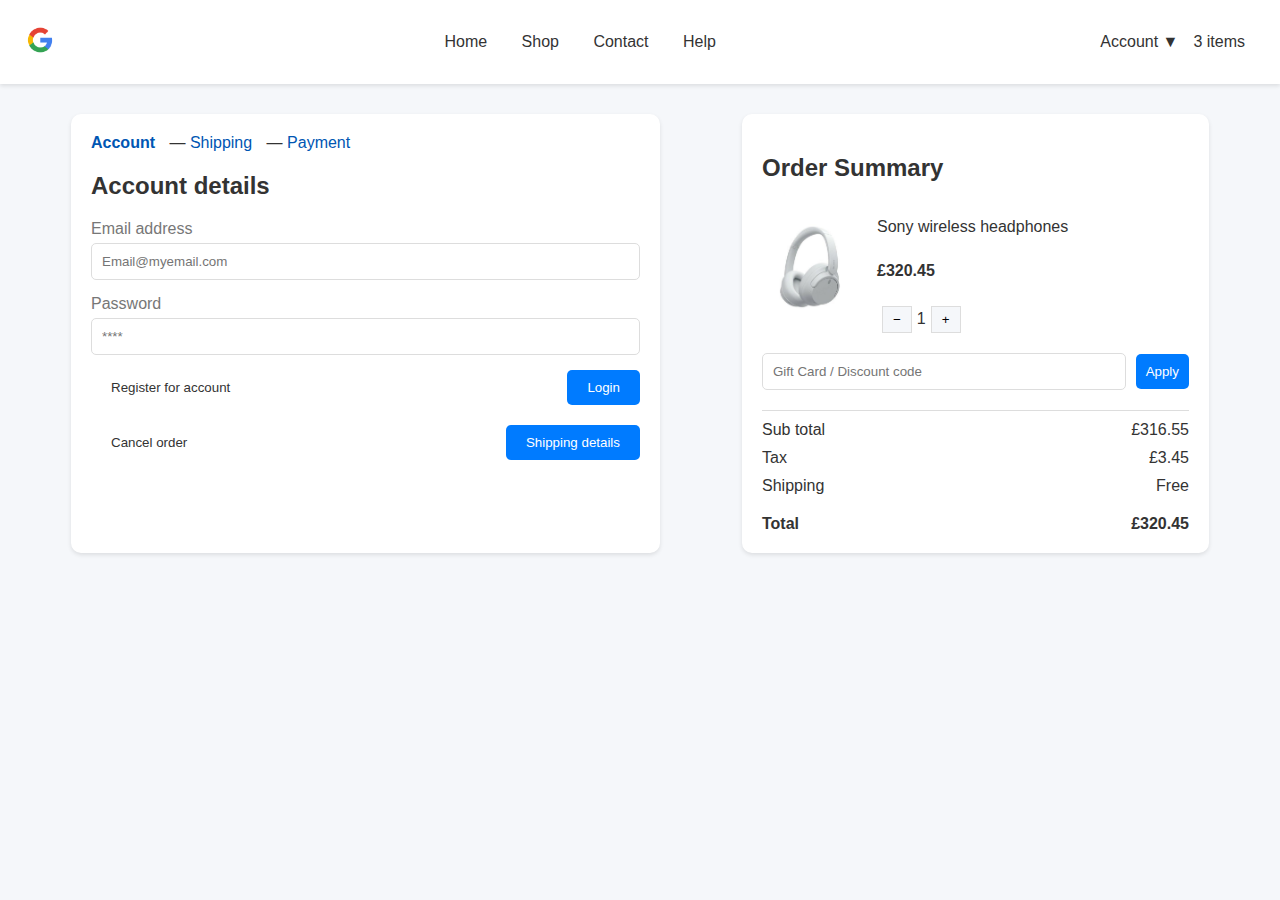
==== Assignment 2/page 2.html @ a22fc2d5 "Assignment 2" ====
<!DOCTYPE html>
<html lang="en">
<head>
    <meta charset="UTF-8">
    <meta http-equiv="X-UA-Compatible" content="IE=edge">
    <meta name="viewport" content="width=device-width, initial-scale=1.0">
    <link rel="stylesheet" href="./css/page 2.css">
    <title>Checkout Page</title>
</head>
<body>
    <header class="header">
        <div class="logo">
            <img src="./images/7123025_logo_google_g_icon.png" alt="logo" class="logo-image">
        </div>
        <nav class="navbar">
            <a href="#">Home</a>
            <a href="#">Shop</a>
            <a href="#">Contact</a>
            <a href="#">Help</a>
        </nav>
        <div class="account-info">
            <a href="#">Account ▼</a>
            <a href="#">3 items</a>
        </div>
    </header>

    <main class="main-content">
        <section class="account-section">
            <div class="progress-bar">
                <a href="#" class="active">Account</a> — <a href="#">Shipping</a> — <a href="#">Payment</a>
            </div>
            <div class="account-details">
                <h2>Account details</h2>
                <form>
                    <label for="email">Email address</label>
                    <input type="email" id="email" placeholder="Email@myemail.com">
                    <label for="password">Password</label>
                    <input type="password" id="password" placeholder="****">
                    <div class="form-buttons">
                        <button type="button" class="register-button">Register for account</button>
                        <button type="button" class="login-button">Login</button>
                    </div>
                </form>
                <div class="order-buttons">
                    <button type="button" class="cancel-button">Cancel order</button>
                    <button type="button" class="shipping-button">Shipping details</button>
                </div>
            </div>
        </section>

        <section class="order-summary">
            <h2>Order Summary</h2>
            <div class="product-summary">
                <img src="./images/headphones image.jpeg" alt="Sony wireless headphones">
                <div class="product-details">
                    <p>Sony wireless headphones</p>
                    <p class="price">£320.45</p>
                    <div class="quantity-controls">
                        <button class="minus">−</button>
                        <span>1</span>
                        <button class="plus">+</button>
                    </div>
                </div>
            </div>
            <div class="discount-code">
                <input type="text" placeholder="Gift Card / Discount code">
                <button class="apply-button">Apply</button>
            </div>
            <div class="price-summary">
                <div class="summary-line"><span>Sub total</span><span>£316.55</span></div>
                <div class="summary-line"><span>Tax</span><span>£3.45</span></div>
                <div class="summary-line"><span>Shipping</span><span>Free</span></div>
                <div class="summary-total"><span>Total</span><span>£320.45</span></div>
            </div>
        </section>
    </main>
</body>
</html>
---- Assignment 2/css/page 2.css ----
body {
    font-family: Arial, sans-serif;
    margin: 0;
    padding: 0;
    background-color: #f5f7fa;
    color: #333;
}

.header {
    display: flex;
    justify-content: space-between;
    align-items: center;
    padding: 20px;
    background-color: #fff;
    box-shadow: 0 2px 4px rgba(0, 0, 0, 0.1);
}

.logo img {
    height: 40px;
}

.navbar a {
    margin: 0 15px;
    text-decoration: none;
    color: #333;
}

.account-info {
    display: flex;
    align-items: center;
}

.account-info a {
    margin-right: 15px;
    text-decoration: none;
    color: #333;
}

.avatar {
    height: 40px;
    width: 40px;
    border-radius: 50%;
}

.main-content {
    display: flex;
    justify-content: space-around;
    margin: 30px;
}

.account-section, .order-summary {
    background-color: #fff;
    border-radius: 10px;
    padding: 20px;
    width: 45%;
    box-shadow: 0 2px 4px rgba(0, 0, 0, 0.1);
}

.progress-bar a {
    text-decoration: none;
    color: #0056b3;
    margin-right: 10px;
}

.progress-bar .active {
    font-weight: bold;
}

.account-details h2, .order-summary h2 {
    margin-bottom: 20px;
    color: #333;
}

.account-details form {
    display: flex;
    flex-direction: column;
}

.account-details label {
    margin-bottom: 5px;
    color: #777;
}

.account-details input {
    margin-bottom: 15px;
    padding: 10px;
    border-radius: 5px;
    border: 1px solid #ddd;
}

.form-buttons {
    display: flex;
    justify-content: space-between;
}

.register-button, .login-button {
    padding: 10px 20px;
    border: none;
    border-radius: 5px;
    cursor: pointer;
}

.register-button {
    background-color: transparent;
    color: #333;
}

.login-button {
    background-color: #007bff;
    color: white;
}

.order-buttons {
    display: flex;
    justify-content: space-between;
    margin-top: 20px;
}

.cancel-button, .shipping-button {
    padding: 10px 20px;
    border: none;
    border-radius: 5px;
    cursor: pointer;
}

.cancel-button {
    background-color: transparent;
    color: #333;
}

.shipping-button {
    background-color: #007bff;
    color: white;
}

.order-summary {
    width: 35%;
}

.product-summary {
    display: flex;
    align-items: center;
    margin-bottom: 20px;
}

.product-summary img {
    width: 100px;
    height: auto;
    margin-right: 15px;
}

.product-details {
    display: flex;
    flex-direction: column;
}

.price {
    font-weight: bold;
    margin-top: 10px;
}

.quantity-controls {
    display: flex;
    align-items: center;
    margin-top: 10px;
}

.quantity-controls button {
    background-color: #f5f7fa;
    border: 1px solid #ddd;
    padding: 5px 10px;
    margin: 0 5px;
    cursor: pointer;
}

.discount-code {
    display: flex;
    align-items: center;
    margin-bottom: 20px;
}

.discount-code input {
    flex: 1;
    padding: 10px;
    border-radius: 5px;
    border: 1px solid #ddd;
    margin-right: 10px;
}

.apply-button {
    background-color: #007bff;
    color: white;
    padding: 10px;
    border: none;
    border-radius: 5px;
    cursor: pointer;
}

.price-summary {
    border-top: 1px solid #ddd;
    padding-top: 10px;
}

.summary-line {
    display: flex;
    justify-content: space-between;
    margin-bottom: 10px;
}

.summary-total {
    display: flex;
    justify-content: space-between;
    font-weight: bold;
    margin-top: 20px;
}
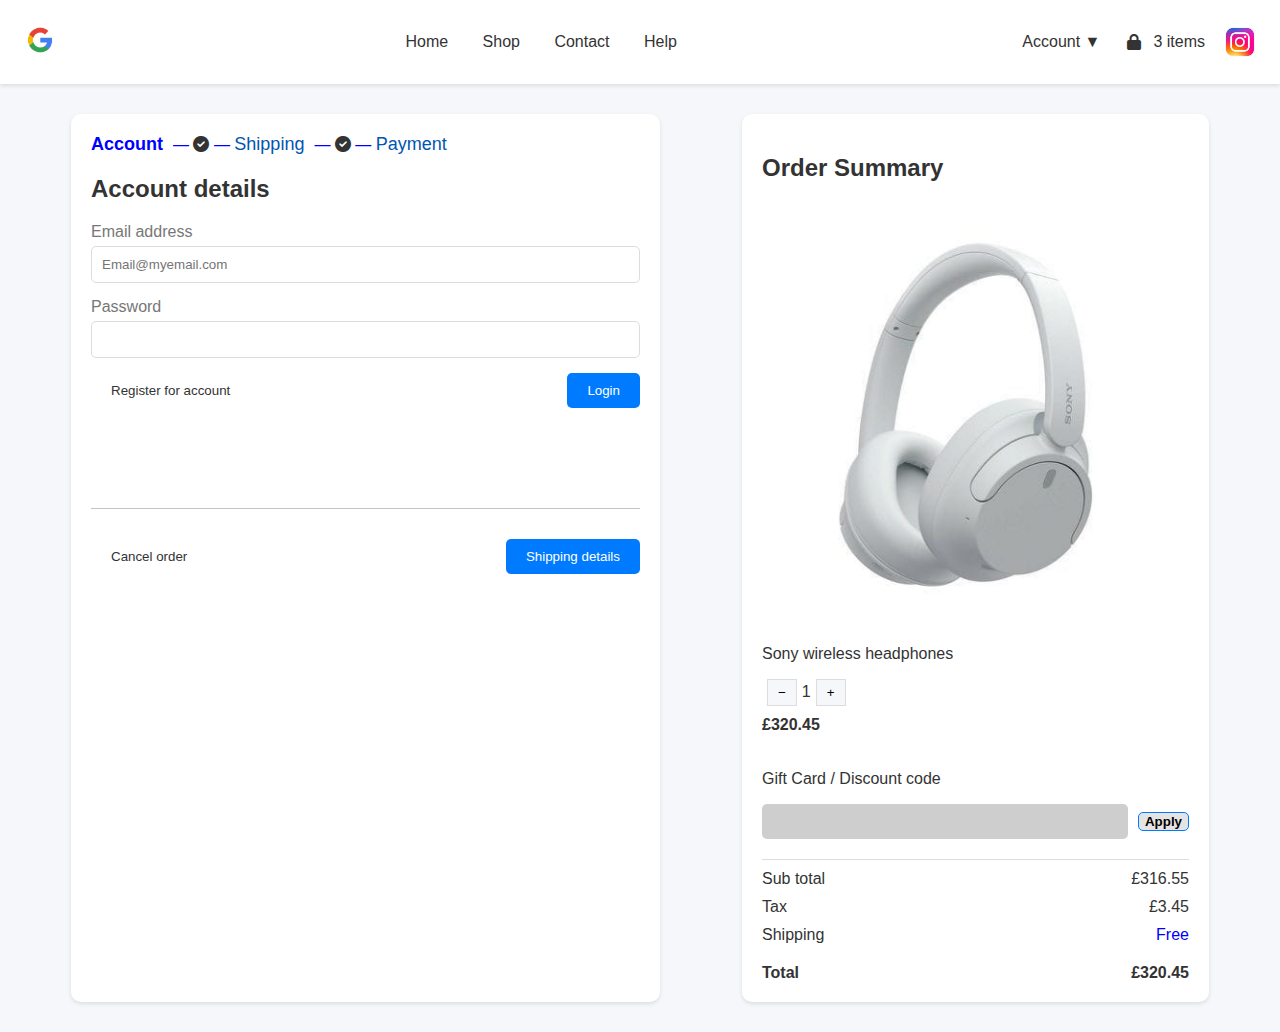
==== commit d7d50787: "Assignment 2" ====
--- a/Assignment 2/page 2.html
+++ b/Assignment 2/page 2.html
@@ -5,6 +5,7 @@
     <meta http-equiv="X-UA-Compatible" content="IE=edge">
     <meta name="viewport" content="width=device-width, initial-scale=1.0">
     <link rel="stylesheet" href="./css/page 2.css">
+    <link href="https://cdnjs.cloudflare.com/ajax/libs/font-awesome/6.0.0-beta3/css/all.min.css" rel="stylesheet">
     <title>Checkout Page</title>
 </head>
 <body>
@@ -20,22 +21,26 @@
         </nav>
         <div class="account-info">
             <a href="#">Account ▼</a>
+            <i style="padding: 0 12px;" class="fa-solid fa-lock"></i>
             <a href="#">3 items</a>
+            <img src="./images/instagram image.jpeg" alt="user" class="logo-image">
         </div>
     </header>
 
     <main class="main-content">
         <section class="account-section">
+
             <div class="progress-bar">
-                <a href="#" class="active">Account</a> — <a href="#">Shipping</a> — <a href="#">Payment</a>
+                <a href="#" class="active"><span style="color: blue;">Account</span></a><span style="color: blue;">—</span> <i class="fa-solid fa-circle-check"></i><span style="color: blue;"> — </span><a href="#">Shipping</a><span style="color: blue;">—</span> <i class="fa-solid fa-circle-check"></i> <span style="color: blue;">—</span> <a href="#">Payment</a>
             </div>
+
             <div class="account-details">
                 <h2>Account details</h2>
                 <form>
                     <label for="email">Email address</label>
                     <input type="email" id="email" placeholder="Email@myemail.com">
                     <label for="password">Password</label>
-                    <input type="password" id="password" placeholder="****">
+                    <input type="password" id="password" placeholder="">
                     <div class="form-buttons">
                         <button type="button" class="register-button">Register for account</button>
                         <button type="button" class="login-button">Login</button>
@@ -53,26 +58,32 @@
             <div class="product-summary">
                 <img src="./images/headphones image.jpeg" alt="Sony wireless headphones">
                 <div class="product-details">
-                    <p>Sony wireless headphones</p>
+                    <div class="row">
+                        <p>Sony wireless headphones</p>
+                        <div class="quantity-controls">
+                            <button class="minus">−</button>
+                            <span>1</span>
+                            <button class="plus">+</button>
+                        </div>
+                    </div>
                     <p class="price">£320.45</p>
-                    <div class="quantity-controls">
-                        <button class="minus">−</button>
-                        <span>1</span>
-                        <button class="plus">+</button>
-                    </div>
                 </div>
             </div>
-            <div class="discount-code">
-                <input type="text" placeholder="Gift Card / Discount code">
-                <button class="apply-button">Apply</button>
+            <div class="discount">
+                <p>Gift Card / Discount code</p>
+                <div class="discount-code">
+                    <input type="text" placeholder="">
+                    <button class="apply-button">Apply</button>
+                </div>
             </div>
             <div class="price-summary">
                 <div class="summary-line"><span>Sub total</span><span>£316.55</span></div>
                 <div class="summary-line"><span>Tax</span><span>£3.45</span></div>
-                <div class="summary-line"><span>Shipping</span><span>Free</span></div>
+                <div class="summary-line"><span>Shipping</span><span style="color: blue;">Free</span></div>
                 <div class="summary-total"><span>Total</span><span>£320.45</span></div>
             </div>
         </section>
     </main>
 </body>
+
 </html>--- a/Assignment 2/css/page 2.css
+++ b/Assignment 2/css/page 2.css
@@ -36,7 +36,7 @@
     color: #333;
 }
 
-.avatar {
+.logo-image {
     height: 40px;
     width: 40px;
     border-radius: 50%;
@@ -60,6 +60,7 @@
     text-decoration: none;
     color: #0056b3;
     margin-right: 10px;
+    font-size: 18px;
 }
 
 .progress-bar .active {
@@ -91,6 +92,7 @@
 .form-buttons {
     display: flex;
     justify-content: space-between;
+    margin-bottom:80px;
 }
 
 .register-button, .login-button {
@@ -114,6 +116,8 @@
     display: flex;
     justify-content: space-between;
     margin-top: 20px;
+    padding: 30px 0 20px 0;
+    border-top: 1px solid #c5c3c3;
 }
 
 .cancel-button, .shipping-button {
@@ -141,17 +145,23 @@
     display: flex;
     align-items: center;
     margin-bottom: 20px;
+    flex-direction: column;
 }
 
 .product-summary img {
-    width: 100px;
+    width: 100%;
     height: auto;
-    margin-right: 15px;
+    border-radius: 12px;
 }
 
 .product-details {
     display: flex;
     flex-direction: column;
+    width: 100%;
+}
+
+.product-details.row p{
+    font-weight: bold;
 }
 
 .price {
@@ -173,6 +183,11 @@
     cursor: pointer;
 }
 
+.dicount p{
+    color: #777;
+    font-size: 12px;
+}
+
 .discount-code {
     display: flex;
     align-items: center;
@@ -183,17 +198,19 @@
     flex: 1;
     padding: 10px;
     border-radius: 5px;
-    border: 1px solid #ddd;
+    border: none;
     margin-right: 10px;
+    background-color: #cfcece;
 }
 
 .apply-button {
-    background-color: #007bff;
-    color: white;
-    padding: 10px;
-    border: none;
-    border-radius: 5px;
-    cursor: pointer;
+    background-color: #e4e4e4;
+    color:rgb (3, 61, 250) ;
+    padding: 10px20px;
+    border: 1px solid #007bff;
+    border-radius: 5px;
+    cursor: pointer;
+    font-weight: bold;
 }
 
 .price-summary {
